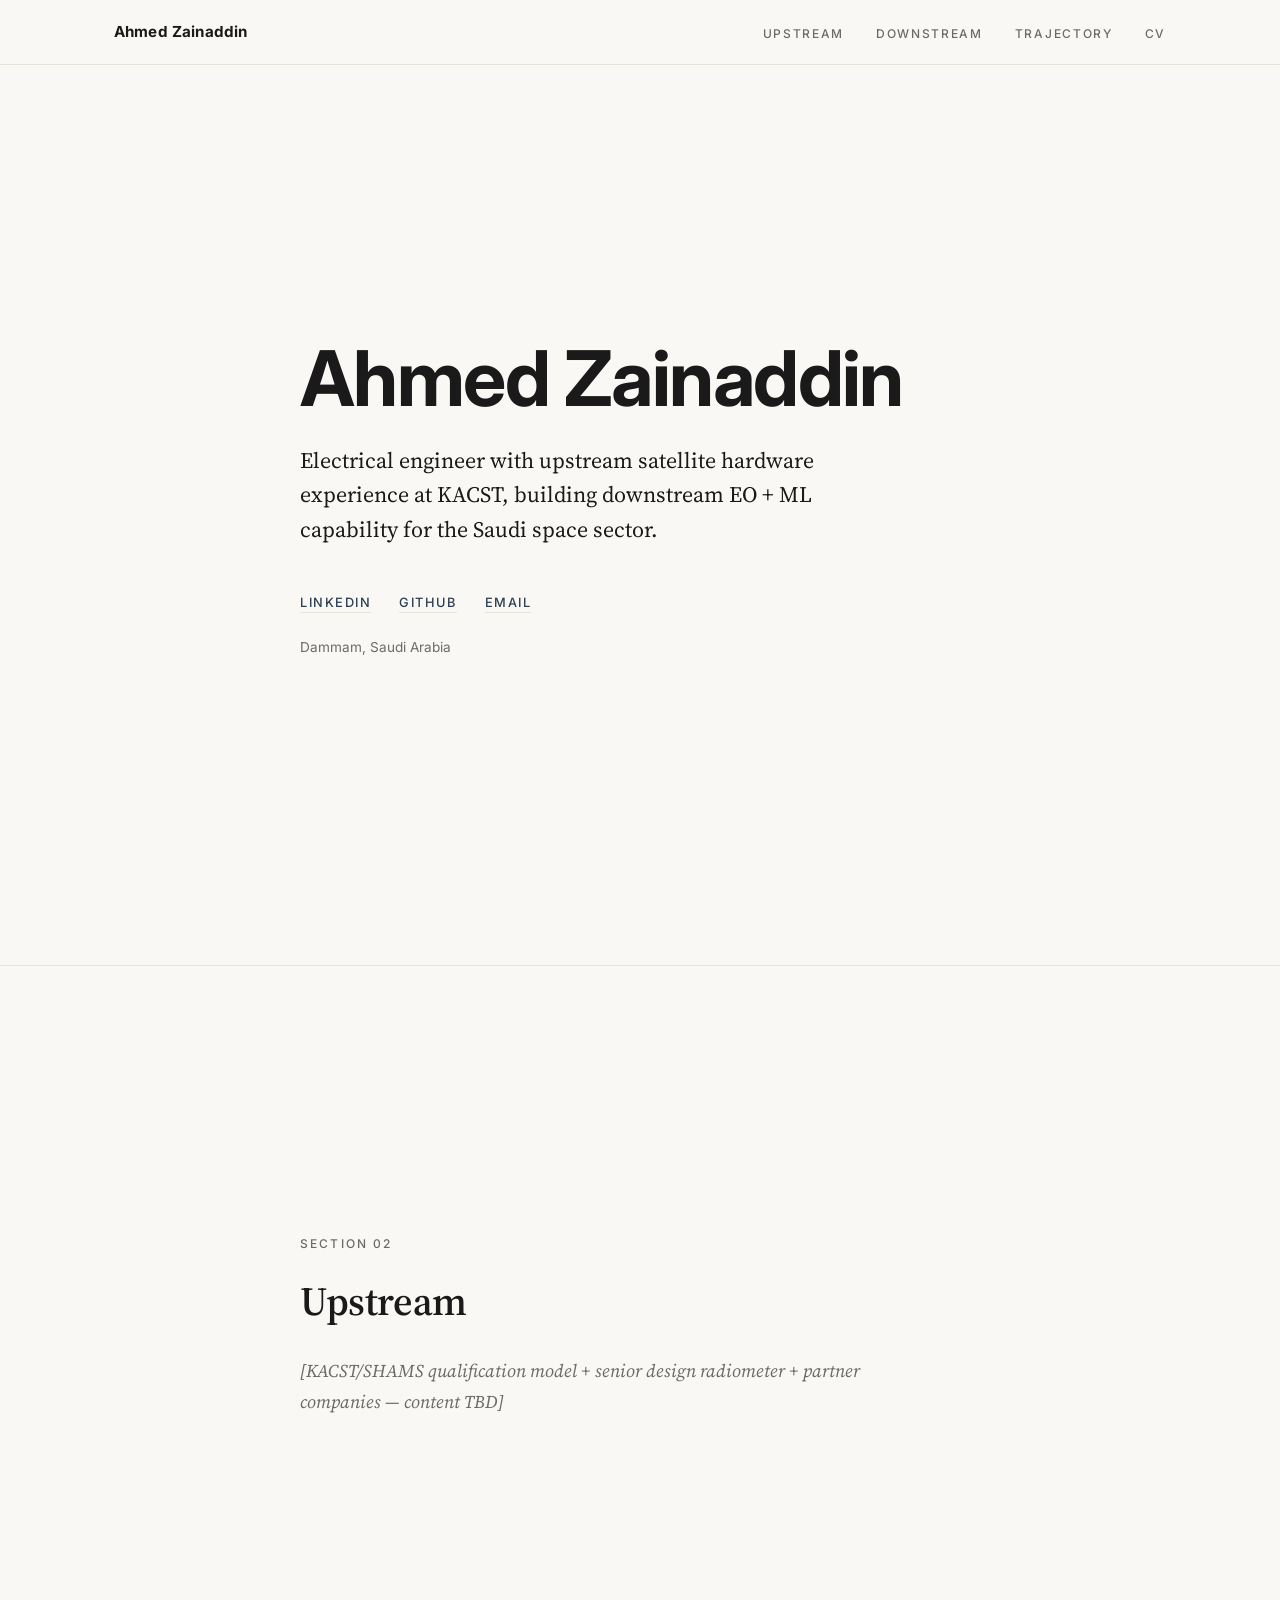
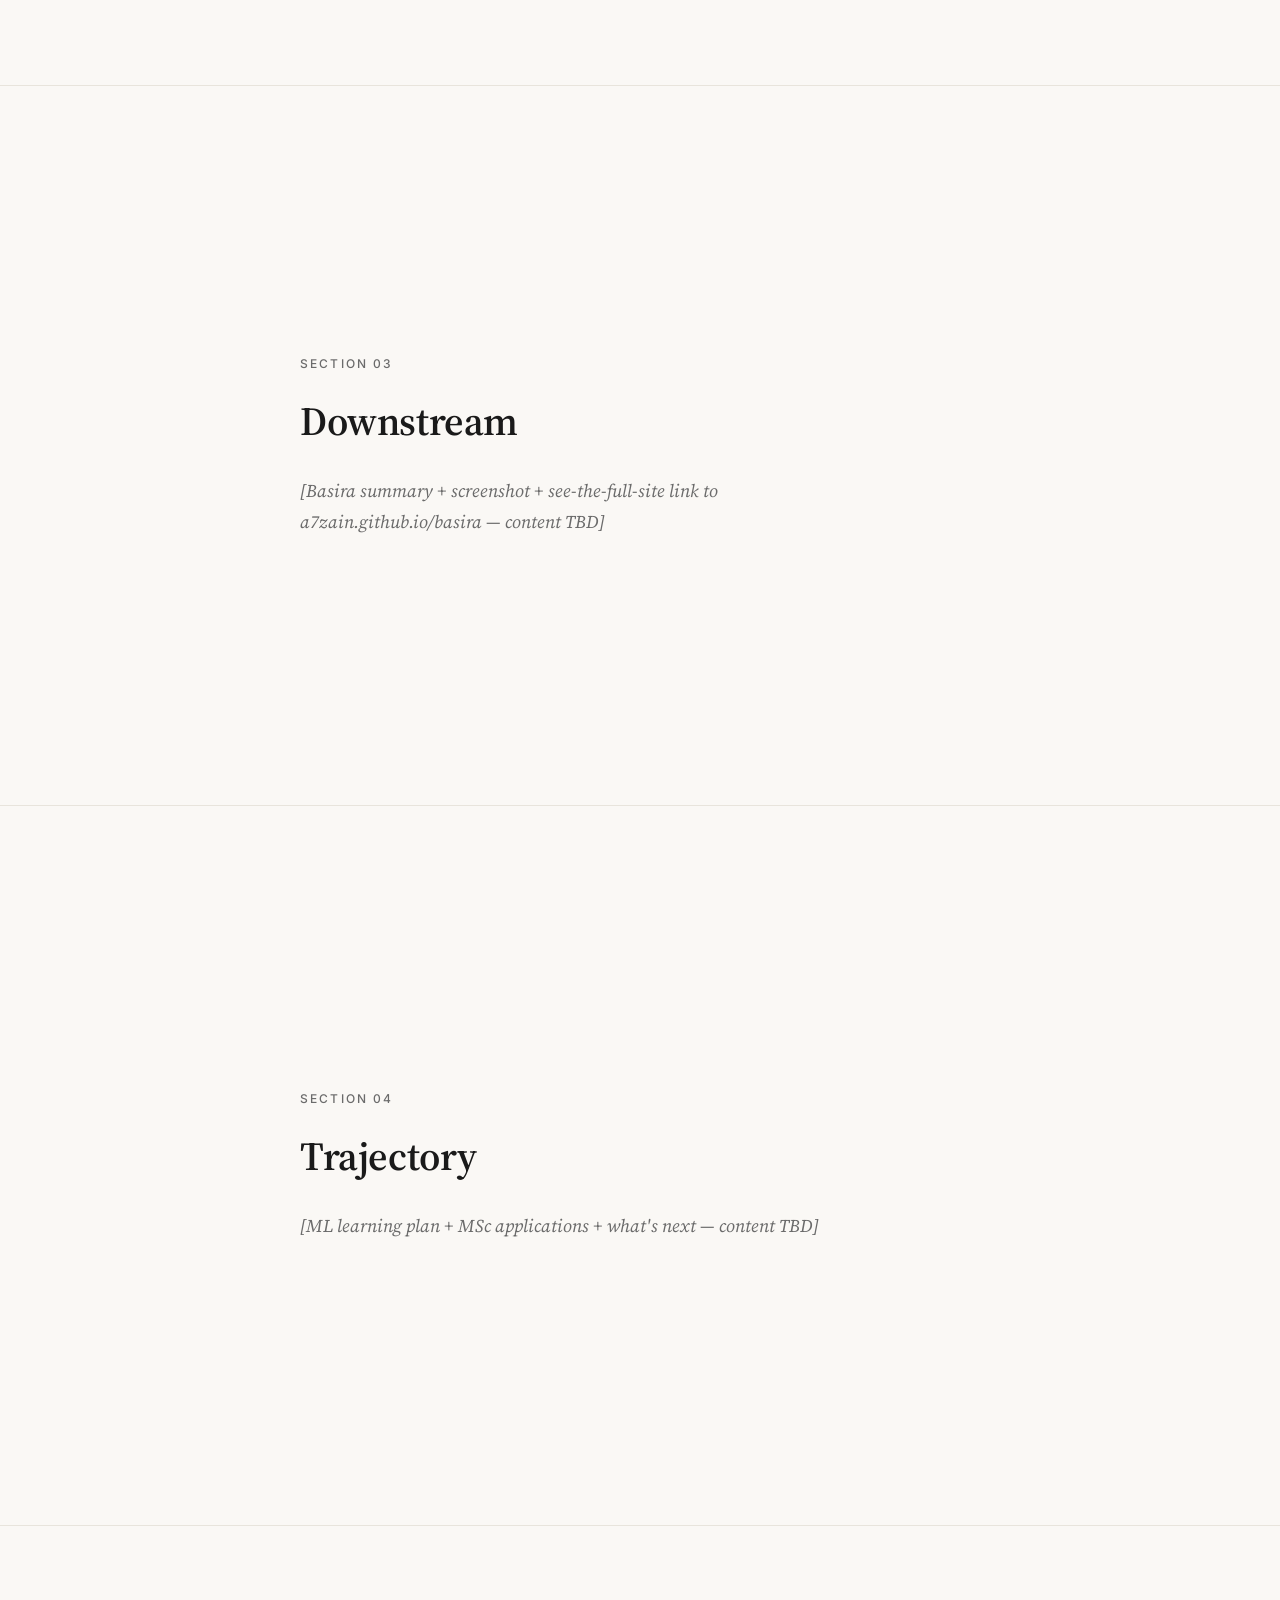
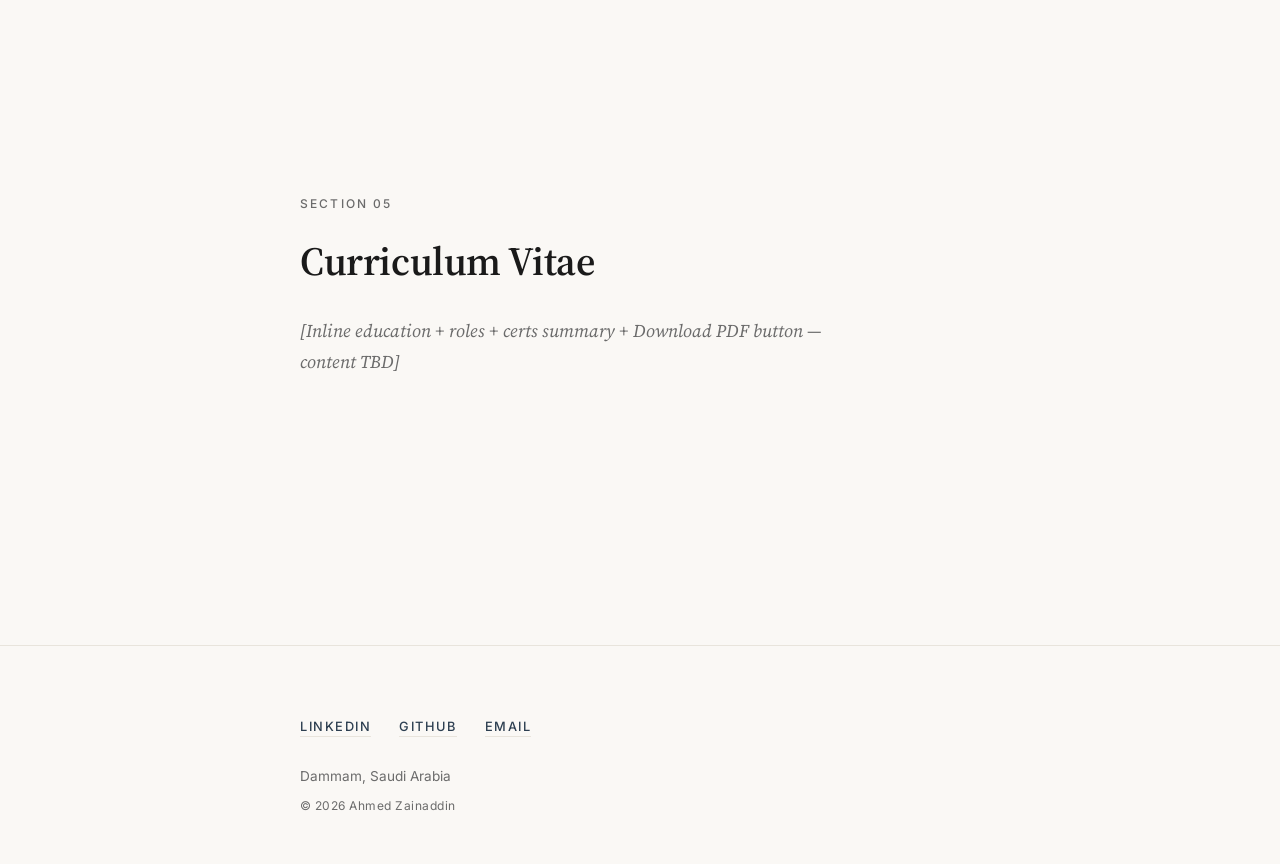
==== index.html @ 515f4b24 "init: portfolio v1 skeleton (six sections, placeholder content, Source Serif + Inter)" ====
<!DOCTYPE html>
<html lang="en">
<head>
<meta charset="UTF-8">
<meta name="viewport" content="width=device-width, initial-scale=1.0">
<title>Ahmed Zainaddin</title>
<meta name="description" content="Ahmed Zainaddin — electrical engineer with upstream satellite hardware experience at KACST, building downstream EO + ML capability for the Saudi space sector.">
<link rel="preconnect" href="https://fonts.googleapis.com">
<link rel="preconnect" href="https://fonts.gstatic.com" crossorigin>
<link href="https://fonts.googleapis.com/css2?family=Inter:wght@400;500;700&family=Source+Serif+4:wght@400;600&display=swap" rel="stylesheet">
<link rel="stylesheet" href="styles.css">
</head>
<body>

<nav class="site-nav">
  <div class="nav-inner">
    <a href="#hero" class="nav-brand">Ahmed Zainaddin</a>
    <ul class="nav-links">
      <li><a href="#upstream">Upstream</a></li>
      <li><a href="#downstream">Downstream</a></li>
      <li><a href="#trajectory">Trajectory</a></li>
      <li><a href="#cv">CV</a></li>
    </ul>
  </div>
</nav>

<main>

  <section id="hero" class="hero">
    <div class="hero-inner">
      <h1>Ahmed Zainaddin</h1>
      <p class="tagline">Electrical engineer with upstream satellite hardware experience at KACST, building downstream EO + ML capability for the Saudi space sector.</p>
      <ul class="contact-row">
        <li><a href="#linkedin">LinkedIn</a></li>
        <li><a href="#github">GitHub</a></li>
        <li><a href="mailto:placeholder@example.com">Email</a></li>
      </ul>
      <p class="location">Dammam, Saudi Arabia</p>
    </div>
  </section>

  <section id="upstream" class="section">
    <div class="section-inner">
      <p class="section-label">Section 02</p>
      <h2>Upstream</h2>
      <p class="placeholder"><em>[KACST/SHAMS qualification model + senior design radiometer + partner companies — content TBD]</em></p>
    </div>
  </section>

  <section id="downstream" class="section">
    <div class="section-inner">
      <p class="section-label">Section 03</p>
      <h2>Downstream</h2>
      <p class="placeholder"><em>[Basira summary + screenshot + see-the-full-site link to a7zain.github.io/basira — content TBD]</em></p>
    </div>
  </section>

  <section id="trajectory" class="section">
    <div class="section-inner">
      <p class="section-label">Section 04</p>
      <h2>Trajectory</h2>
      <p class="placeholder"><em>[ML learning plan + MSc applications + what's next — content TBD]</em></p>
    </div>
  </section>

  <section id="cv" class="section">
    <div class="section-inner">
      <p class="section-label">Section 05</p>
      <h2>Curriculum Vitae</h2>
      <p class="placeholder"><em>[Inline education + roles + certs summary + Download PDF button — content TBD]</em></p>
    </div>
  </section>

</main>

<footer class="site-footer">
  <div class="footer-inner">
    <ul class="contact-row">
      <li><a href="#linkedin">LinkedIn</a></li>
      <li><a href="#github">GitHub</a></li>
      <li><a href="mailto:placeholder@example.com">Email</a></li>
    </ul>
    <p class="footer-location">Dammam, Saudi Arabia</p>
    <p class="footer-fineprint">&copy; 2026 Ahmed Zainaddin</p>
  </div>
</footer>

</body>
</html>
---- styles.css ----
:root {
  --bg: #FAF8F5;
  --text: #1A1A1A;
  --muted: #6B6B6B;
  --accent: #2C3E50;
  --rule: #E8E4DC;

  --serif: "Source Serif 4", Georgia, serif;
  --sans: "Inter", -apple-system, BlinkMacSystemFont, "Segoe UI", sans-serif;

  --reading-width: 680px;
  --nav-height: 64px;
}

* {
  box-sizing: border-box;
}

html {
  scroll-behavior: smooth;
}

body {
  margin: 0;
  background: var(--bg);
  color: var(--text);
  font-family: var(--serif);
  font-size: 1.125rem;
  line-height: 1.7;
  -webkit-font-smoothing: antialiased;
  -moz-osx-font-smoothing: grayscale;
}

a {
  color: var(--accent);
  text-decoration: none;
  border-bottom: 1px solid transparent;
  transition: border-color 120ms ease;
}

a:hover {
  border-bottom-color: var(--accent);
}

/* ---------- Sticky nav ---------- */

.site-nav {
  position: sticky;
  top: 0;
  z-index: 100;
  background: rgba(250, 248, 245, 0.85);
  backdrop-filter: saturate(180%) blur(16px);
  -webkit-backdrop-filter: saturate(180%) blur(16px);
  border-bottom: 1px solid var(--rule);
}

.nav-inner {
  max-width: 1100px;
  margin: 0 auto;
  padding: 0 1.5rem;
  height: var(--nav-height);
  display: flex;
  align-items: center;
  justify-content: space-between;
}

.nav-brand {
  font-family: var(--sans);
  font-weight: 700;
  font-size: 0.95rem;
  letter-spacing: 0.01em;
  color: var(--text);
  border-bottom: none;
  white-space: nowrap;
}

.nav-links {
  list-style: none;
  margin: 0;
  padding: 0;
  display: flex;
  gap: 2rem;
}

.nav-links a {
  font-family: var(--sans);
  font-weight: 500;
  font-size: 0.75rem;
  letter-spacing: 0.14em;
  text-transform: uppercase;
  color: var(--muted);
  border-bottom: none;
}

.nav-links a:hover {
  color: var(--text);
}

/* ---------- Hero ---------- */

.hero {
  min-height: 100vh;
  display: flex;
  align-items: center;
  padding: 4rem 1.5rem 6rem;
}

.hero-inner {
  max-width: var(--reading-width);
  margin: 0 auto;
  width: 100%;
}

.hero h1 {
  font-family: var(--sans);
  font-weight: 700;
  font-size: clamp(3rem, 6vw, 5rem);
  line-height: 1.05;
  letter-spacing: -0.02em;
  margin: 0 0 1.5rem;
  color: var(--text);
}

.tagline {
  font-family: var(--serif);
  font-weight: 400;
  font-size: 1.375rem;
  line-height: 1.55;
  color: var(--text);
  max-width: 36rem;
  margin: 0 0 2.5rem;
}

.contact-row {
  list-style: none;
  margin: 0 0 1.25rem;
  padding: 0;
  display: flex;
  flex-wrap: wrap;
  gap: 1.75rem;
}

.contact-row a {
  font-family: var(--sans);
  font-weight: 500;
  font-size: 0.8rem;
  letter-spacing: 0.12em;
  text-transform: uppercase;
  color: var(--accent);
  border-bottom: 1px solid var(--rule);
  padding-bottom: 2px;
}

.contact-row a:hover {
  border-bottom-color: var(--accent);
}

.location {
  font-family: var(--sans);
  font-weight: 400;
  font-size: 0.85rem;
  color: var(--muted);
  margin: 0;
}

/* ---------- Sections ---------- */

.section {
  min-height: 80vh;
  display: flex;
  align-items: center;
  padding: 6rem 1.5rem;
  border-top: 1px solid var(--rule);
}

.section-inner {
  max-width: var(--reading-width);
  margin: 0 auto;
  width: 100%;
}

.section-label {
  font-family: var(--sans);
  font-weight: 500;
  font-size: 0.75rem;
  letter-spacing: 0.18em;
  text-transform: uppercase;
  color: var(--muted);
  margin: 0 0 1.5rem;
}

.section h2 {
  font-family: var(--serif);
  font-weight: 600;
  font-size: 2.5rem;
  line-height: 1.15;
  letter-spacing: -0.01em;
  margin: 0 0 2rem;
  color: var(--text);
}

.placeholder {
  color: var(--muted);
  margin: 0;
  max-width: 36rem;
}

/* ---------- Footer ---------- */

.site-footer {
  border-top: 1px solid var(--rule);
  padding: 4rem 1.5rem 3rem;
}

.footer-inner {
  max-width: var(--reading-width);
  margin: 0 auto;
}

.footer-inner .contact-row {
  margin-bottom: 1.5rem;
}

.footer-location {
  font-family: var(--sans);
  font-size: 0.85rem;
  color: var(--muted);
  margin: 0 0 0.5rem;
}

.footer-fineprint {
  font-family: var(--sans);
  font-size: 0.75rem;
  color: var(--muted);
  letter-spacing: 0.04em;
  margin: 0;
}

/* ---------- Mobile ---------- */

@media (max-width: 720px) {
  body {
    font-size: 1.0625rem;
  }

  .nav-inner {
    padding: 0 1rem;
    justify-content: center;
  }

  .nav-brand {
    display: none;
  }

  .nav-links {
    gap: 1.25rem;
  }

  .nav-links a {
    font-size: 0.7rem;
    letter-spacing: 0.1em;
  }

  .hero {
    padding: 3rem 1.25rem 4rem;
    min-height: calc(100vh - var(--nav-height));
  }

  .tagline {
    font-size: 1.2rem;
  }

  .section {
    padding: 4rem 1.25rem;
    min-height: auto;
  }

  .section h2 {
    font-size: 2rem;
  }

  .contact-row {
    gap: 1.25rem;
  }
}

@media (max-width: 380px) {
  .nav-links {
    gap: 0.9rem;
  }

  .nav-links a {
    font-size: 0.65rem;
    letter-spacing: 0.08em;
  }
}
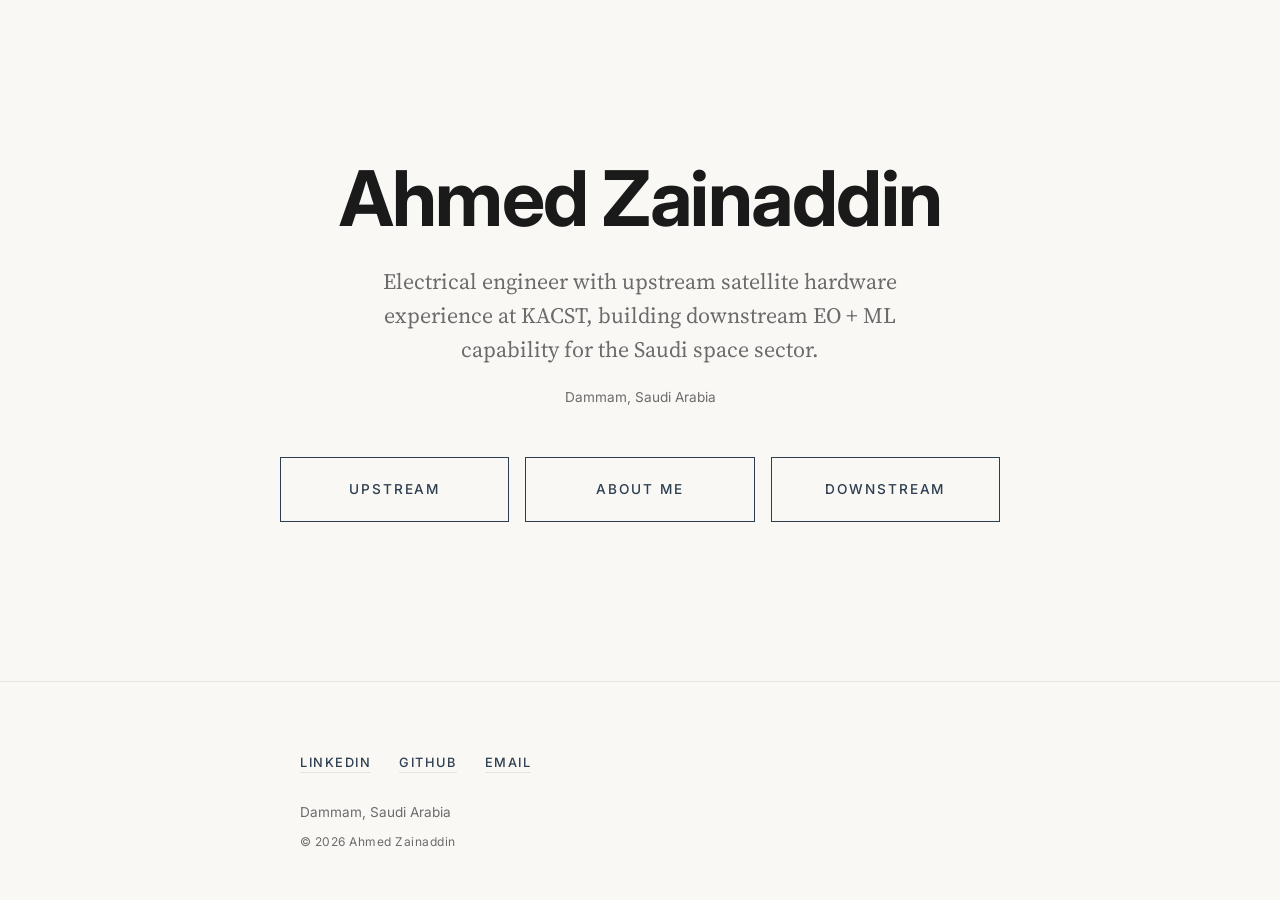
==== commit 42ef8a1b: "refactor: multi-page architecture — landing with three buttons, section pages" ====
--- a/index.html
+++ b/index.html
@@ -10,67 +10,20 @@
 <link href="https://fonts.googleapis.com/css2?family=Inter:wght@400;500;700&family=Source+Serif+4:wght@400;600&display=swap" rel="stylesheet">
 <link rel="stylesheet" href="styles.css">
 </head>
-<body>
+<body class="landing-body">
 
-<nav class="site-nav">
-  <div class="nav-inner">
-    <a href="#hero" class="nav-brand">Ahmed Zainaddin</a>
-    <ul class="nav-links">
-      <li><a href="#upstream">Upstream</a></li>
-      <li><a href="#downstream">Downstream</a></li>
-      <li><a href="#trajectory">Trajectory</a></li>
-      <li><a href="#cv">CV</a></li>
-    </ul>
-  </div>
-</nav>
+<main class="landing">
+  <section class="landing-hero">
+    <h1>Ahmed Zainaddin</h1>
+    <p class="tagline">Electrical engineer with upstream satellite hardware experience at KACST, building downstream EO + ML capability for the Saudi space sector.</p>
+    <p class="location">Dammam, Saudi Arabia</p>
 
-<main>
-
-  <section id="hero" class="hero">
-    <div class="hero-inner">
-      <h1>Ahmed Zainaddin</h1>
-      <p class="tagline">Electrical engineer with upstream satellite hardware experience at KACST, building downstream EO + ML capability for the Saudi space sector.</p>
-      <ul class="contact-row">
-        <li><a href="#linkedin">LinkedIn</a></li>
-        <li><a href="#github">GitHub</a></li>
-        <li><a href="mailto:placeholder@example.com">Email</a></li>
-      </ul>
-      <p class="location">Dammam, Saudi Arabia</p>
-    </div>
+    <nav class="landing-buttons" aria-label="Primary">
+      <a class="landing-button" href="/upstream/">Upstream</a>
+      <a class="landing-button" href="/about/">About Me</a>
+      <a class="landing-button" href="/downstream/">Downstream</a>
+    </nav>
   </section>
-
-  <section id="upstream" class="section">
-    <div class="section-inner">
-      <p class="section-label">Section 02</p>
-      <h2>Upstream</h2>
-      <p class="placeholder"><em>[KACST/SHAMS qualification model + senior design radiometer + partner companies — content TBD]</em></p>
-    </div>
-  </section>
-
-  <section id="downstream" class="section">
-    <div class="section-inner">
-      <p class="section-label">Section 03</p>
-      <h2>Downstream</h2>
-      <p class="placeholder"><em>[Basira summary + screenshot + see-the-full-site link to a7zain.github.io/basira — content TBD]</em></p>
-    </div>
-  </section>
-
-  <section id="trajectory" class="section">
-    <div class="section-inner">
-      <p class="section-label">Section 04</p>
-      <h2>Trajectory</h2>
-      <p class="placeholder"><em>[ML learning plan + MSc applications + what's next — content TBD]</em></p>
-    </div>
-  </section>
-
-  <section id="cv" class="section">
-    <div class="section-inner">
-      <p class="section-label">Section 05</p>
-      <h2>Curriculum Vitae</h2>
-      <p class="placeholder"><em>[Inline education + roles + certs summary + Download PDF button — content TBD]</em></p>
-    </div>
-  </section>
-
 </main>
 
 <footer class="site-footer">
--- a/styles.css
+++ b/styles.css
@@ -29,6 +29,13 @@
   line-height: 1.7;
   -webkit-font-smoothing: antialiased;
   -moz-osx-font-smoothing: grayscale;
+}
+
+/* Landing layout: hero centered in viewport, footer pinned at end. */
+.landing-body {
+  min-height: 100vh;
+  display: flex;
+  flex-direction: column;
 }
 
 a {
@@ -96,6 +103,16 @@
   color: var(--text);
 }
 
+.nav-links a[aria-current="page"] {
+  color: var(--accent);
+  border-bottom: 2px solid var(--accent);
+  padding-bottom: 4px;
+}
+
+.nav-links a[aria-current="page"]:hover {
+  color: var(--accent);
+}
+
 /* ---------- Hero ---------- */
 
 .hero {
@@ -163,6 +180,79 @@
   margin: 0;
 }
 
+/* ---------- Landing page (centered hero + three buttons) ---------- */
+
+.landing {
+  flex: 1;
+  display: flex;
+  align-items: center;
+  justify-content: center;
+  padding: 4rem 1.5rem;
+}
+
+.landing-hero {
+  max-width: 760px;
+  width: 100%;
+  text-align: center;
+}
+
+.landing-hero h1 {
+  font-family: var(--sans);
+  font-weight: 700;
+  font-size: clamp(3rem, 6vw, 5rem);
+  line-height: 1.05;
+  letter-spacing: -0.02em;
+  margin: 0 0 1.5rem;
+  color: var(--text);
+}
+
+.landing-hero .tagline {
+  font-family: var(--serif);
+  font-weight: 400;
+  font-size: 1.375rem;
+  line-height: 1.55;
+  color: var(--muted);
+  max-width: 36rem;
+  margin: 0 auto 1.25rem;
+}
+
+.landing-hero .location {
+  font-family: var(--sans);
+  font-weight: 400;
+  font-size: 0.85rem;
+  color: var(--muted);
+  margin: 0 0 3rem;
+}
+
+.landing-buttons {
+  display: flex;
+  gap: 1rem;
+  margin: 0 auto;
+  max-width: 720px;
+  justify-content: center;
+}
+
+.landing-button {
+  flex: 1;
+  font-family: var(--sans);
+  font-weight: 500;
+  font-size: 0.85rem;
+  letter-spacing: 0.14em;
+  text-transform: uppercase;
+  text-align: center;
+  padding: 1.25rem 2.5rem;
+  border: 1px solid var(--accent);
+  color: var(--accent);
+  background: transparent;
+  transition: background-color 200ms ease, color 200ms ease;
+}
+
+.landing-button:hover {
+  background: var(--accent);
+  color: var(--bg);
+  border-color: var(--accent);
+}
+
 /* ---------- Sections ---------- */
 
 .section {
@@ -189,7 +279,8 @@
   margin: 0 0 1.5rem;
 }
 
-.section h2 {
+.section h2,
+.section-title {
   font-family: var(--serif);
   font-weight: 600;
   font-size: 2.5rem;
@@ -199,6 +290,13 @@
   color: var(--text);
 }
 
+/* Section-as-page: top of a dedicated route. No border-top (sticky nav
+   already has its own bottom rule); slightly less aggressive padding. */
+.section.section--page {
+  border-top: none;
+  padding-top: 5rem;
+}
+
 .placeholder {
   color: var(--muted);
   margin: 0;
@@ -245,20 +343,19 @@
 
   .nav-inner {
     padding: 0 1rem;
-    justify-content: center;
   }
 
   .nav-brand {
-    display: none;
+    font-size: 0.85rem;
   }
 
   .nav-links {
-    gap: 1.25rem;
+    gap: 1rem;
   }
 
   .nav-links a {
     font-size: 0.7rem;
-    letter-spacing: 0.1em;
+    letter-spacing: 0.08em;
   }
 
   .hero {
@@ -270,12 +367,33 @@
     font-size: 1.2rem;
   }
 
+  .landing {
+    padding: 3rem 1.25rem;
+  }
+
+  .landing-hero .tagline {
+    font-size: 1.15rem;
+  }
+
+  .landing-buttons {
+    flex-direction: column;
+    gap: 0.75rem;
+    max-width: 22rem;
+  }
+
+  .landing-button {
+    flex: none;
+    width: 100%;
+    padding: 1rem 1.5rem;
+  }
+
   .section {
     padding: 4rem 1.25rem;
     min-height: auto;
   }
 
-  .section h2 {
+  .section h2,
+  .section-title {
     font-size: 2rem;
   }
 
@@ -284,13 +402,26 @@
   }
 }
 
-@media (max-width: 380px) {
+@media (max-width: 480px) {
+  .nav-inner {
+    padding: 0 0.85rem;
+  }
+
+  .nav-brand {
+    font-size: 0.78rem;
+  }
+
   .nav-links {
-    gap: 0.9rem;
+    gap: 0.7rem;
   }
 
   .nav-links a {
     font-size: 0.65rem;
-    letter-spacing: 0.08em;
-  }
-}
+    letter-spacing: 0.05em;
+  }
+
+  .nav-links a[aria-current="page"] {
+    border-bottom-width: 1px;
+    padding-bottom: 3px;
+  }
+}
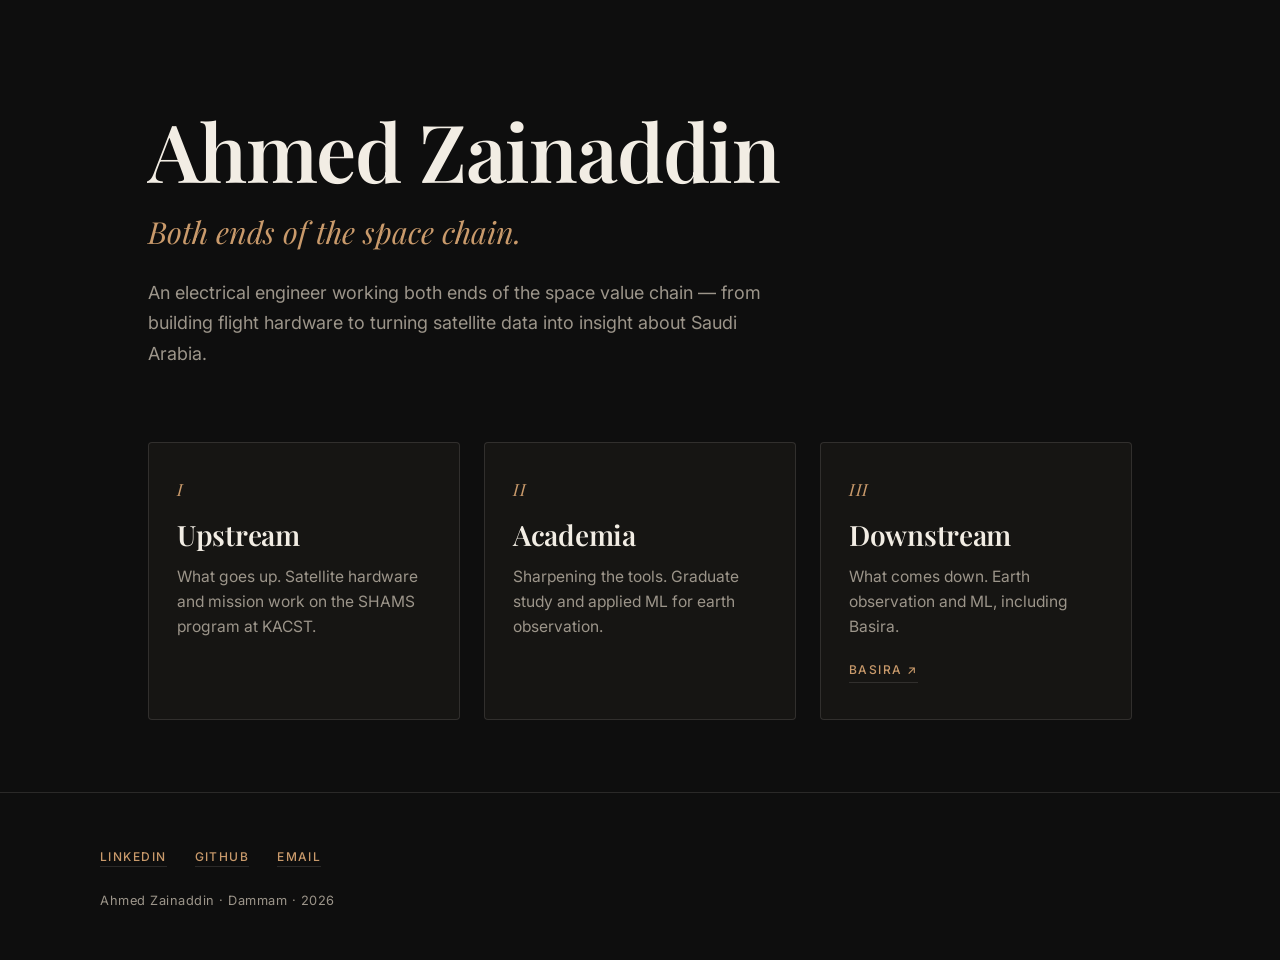
==== commit 46b48600: "site: rebuild root portfolio — dark/cinematic landing + three detail pages Replace the prior light-t" ====
--- a/index.html
+++ b/index.html
@@ -4,26 +4,41 @@
 <meta charset="UTF-8">
 <meta name="viewport" content="width=device-width, initial-scale=1.0">
 <title>Ahmed Zainaddin</title>
-<meta name="description" content="Ahmed Zainaddin — electrical engineer with upstream satellite hardware experience at KACST, building downstream EO + ML capability for the Saudi space sector.">
+<meta name="description" content="Ahmed Zainaddin — an electrical engineer working both ends of the space value chain, from building flight hardware to turning satellite data into insight about Saudi Arabia.">
 <link rel="preconnect" href="https://fonts.googleapis.com">
 <link rel="preconnect" href="https://fonts.gstatic.com" crossorigin>
-<link href="https://fonts.googleapis.com/css2?family=Inter:wght@400;500;700&family=Source+Serif+4:wght@400;600&display=swap" rel="stylesheet">
+<link href="https://fonts.googleapis.com/css2?family=Inter:wght@400;500;600;700&family=Playfair+Display:ital,wght@0,400;0,600;1,400;1,600&display=swap" rel="stylesheet">
 <link rel="stylesheet" href="styles.css">
 </head>
 <body class="landing-body">
 
 <main class="landing">
-  <section class="landing-hero">
-    <h1>Ahmed Zainaddin</h1>
-    <p class="tagline">Electrical engineer with upstream satellite hardware experience at KACST, building downstream EO + ML capability for the Saudi space sector.</p>
-    <p class="location">Dammam, Saudi Arabia</p>
+  <section class="hero">
+    <h1 class="hero-name">Ahmed Zainaddin</h1>
+    <p class="hero-tagline">Both ends of the space chain.</p>
+    <p class="hero-lede">An electrical engineer working both ends of the space value chain — from building flight hardware to turning satellite data into insight about Saudi Arabia.</p>
+  </section>
 
-    <nav class="landing-buttons" aria-label="Primary">
-      <a class="landing-button" href="/upstream/">Upstream</a>
-      <a class="landing-button" href="/about/">About Me</a>
-      <a class="landing-button" href="/downstream/">Downstream</a>
-    </nav>
-  </section>
+  <nav class="doors" aria-label="Sections">
+    <article class="door">
+      <span class="door-num">I</span>
+      <h2 class="door-title"><a class="door-link" href="upstream.html">Upstream</a></h2>
+      <p class="door-hook">What goes up. Satellite hardware and mission work on the SHAMS program at KACST.</p>
+    </article>
+
+    <article class="door">
+      <span class="door-num">II</span>
+      <h2 class="door-title"><a class="door-link" href="academia.html">Academia</a></h2>
+      <p class="door-hook">Sharpening the tools. Graduate study and applied ML for earth observation.</p>
+    </article>
+
+    <article class="door">
+      <span class="door-num">III</span>
+      <h2 class="door-title"><a class="door-link" href="downstream.html">Downstream</a></h2>
+      <p class="door-hook">What comes down. Earth observation and ML, including Basira.</p>
+      <a class="door-out" href="https://a7zain.github.io/basira/" target="_blank" rel="noopener">Basira &#8599;</a>
+    </article>
+  </nav>
 </main>
 
 <footer class="site-footer">
@@ -33,8 +48,7 @@
       <li><a href="#github">GitHub</a></li>
       <li><a href="mailto:placeholder@example.com">Email</a></li>
     </ul>
-    <p class="footer-location">Dammam, Saudi Arabia</p>
-    <p class="footer-fineprint">&copy; 2026 Ahmed Zainaddin</p>
+    <p class="footer-line">Ahmed Zainaddin &middot; Dammam &middot; 2026</p>
   </div>
 </footer>
 
--- a/styles.css
+++ b/styles.css
@@ -1,151 +1,369 @@
+/* ============================================================
+   Ahmed Zainaddin — personal site
+   Dark / cinematic. Literary, restrained. Companion to Basira.
+   Vanilla CSS, no build step. GitHub Pages root site.
+   ============================================================ */
+
 :root {
-  --bg: #FAF8F5;
-  --text: #1A1A1A;
-  --muted: #6B6B6B;
-  --accent: #2C3E50;
-  --rule: #E8E4DC;
-
-  --serif: "Source Serif 4", Georgia, serif;
-  --sans: "Inter", -apple-system, BlinkMacSystemFont, "Segoe UI", sans-serif;
-
-  --reading-width: 680px;
+  --bg:          #0E0E0E;   /* near-black */
+  --bg-raised:   #161513;   /* card surface — subtle warm lift */
+  --text:        #F2EDE4;   /* warm off-white */
+  --muted:       #9C958A;   /* warm grey */
+  --accent:      #C99A6B;   /* warm sand */
+  --accent-hi:   #DCB489;   /* sand, hover */
+  --rule:        rgba(242, 237, 228, 0.12);
+  --rule-soft:   rgba(242, 237, 228, 0.06);
+
+  --serif: "Playfair Display", Georgia, "Times New Roman", serif;
+  --sans:  "Inter", -apple-system, BlinkMacSystemFont, "Segoe UI", sans-serif;
+
+  --reading-width: 720px;
+  --content-width: 1080px;
+  --gutter: clamp(1.25rem, 4vw, 3rem);
   --nav-height: 64px;
 }
 
-* {
-  box-sizing: border-box;
-}
+*, *::before, *::after { box-sizing: border-box; }
 
 html {
   scroll-behavior: smooth;
+  -webkit-text-size-adjust: 100%;
 }
 
 body {
   margin: 0;
   background: var(--bg);
   color: var(--text);
-  font-family: var(--serif);
+  font-family: var(--sans);
+  font-size: 1.0625rem;
+  line-height: 1.7;
+  font-weight: 400;
+  -webkit-font-smoothing: antialiased;
+  -moz-osx-font-smoothing: grayscale;
+}
+
+img, video { display: block; max-width: 100%; }
+
+a {
+  color: var(--accent);
+  text-decoration: none;
+  border-bottom: 1px solid transparent;
+  transition: color 160ms ease, border-color 160ms ease;
+}
+a:hover { color: var(--accent-hi); border-bottom-color: var(--accent-hi); }
+
+:focus-visible {
+  outline: 2px solid var(--accent);
+  outline-offset: 3px;
+  border-radius: 2px;
+}
+
+/* ---------- Landing layout: hero + doors centered, footer pinned ---------- */
+
+.landing-body {
+  min-height: 100vh;
+  display: flex;
+  flex-direction: column;
+}
+
+.landing {
+  flex: 1;
+  display: flex;
+  flex-direction: column;
+  justify-content: center;
+  gap: clamp(3rem, 8vh, 6rem);
+  max-width: var(--content-width);
+  width: 100%;
+  margin: 0 auto;
+  padding: clamp(4rem, 12vh, 8rem) var(--gutter) clamp(3rem, 8vh, 5rem);
+}
+
+/* ---------- Hero ---------- */
+
+.hero {
+  max-width: var(--reading-width);
+}
+
+.hero-name {
+  font-family: var(--serif);
+  font-weight: 600;
+  font-size: clamp(2.75rem, 7vw, 5rem);
+  line-height: 1.04;
+  letter-spacing: -0.015em;
+  margin: 0 0 1.25rem;
+  color: var(--text);
+}
+
+.hero-tagline {
+  font-family: var(--serif);
+  font-style: italic;
+  font-weight: 400;
+  font-size: clamp(1.4rem, 3vw, 1.9rem);
+  line-height: 1.4;
+  color: var(--accent);
+  margin: 0 0 1.5rem;
+}
+
+.hero-lede {
+  font-family: var(--sans);
+  font-weight: 400;
   font-size: 1.125rem;
   line-height: 1.7;
-  -webkit-font-smoothing: antialiased;
-  -moz-osx-font-smoothing: grayscale;
-}
-
-/* Landing layout: hero centered in viewport, footer pinned at end. */
-.landing-body {
-  min-height: 100vh;
+  color: var(--muted);
+  max-width: 40rem;
+  margin: 0;
+}
+
+/* ---------- Door cards ---------- */
+
+.doors {
+  display: grid;
+  grid-template-columns: repeat(3, 1fr);
+  gap: 1.5rem;
+}
+
+.door {
+  position: relative;
   display: flex;
   flex-direction: column;
-}
-
-a {
-  color: var(--accent);
-  text-decoration: none;
-  border-bottom: 1px solid transparent;
-  transition: border-color 120ms ease;
-}
-
-a:hover {
-  border-bottom-color: var(--accent);
-}
-
-/* ---------- Sticky nav ---------- */
+  padding: 2rem 1.75rem 2.25rem;
+  background: var(--bg-raised);
+  border: 1px solid var(--rule);
+  border-radius: 4px;
+  transition: border-color 200ms ease, transform 200ms ease, background-color 200ms ease;
+}
+
+.door:hover,
+.door:focus-within {
+  border-color: var(--accent);
+  transform: translateY(-3px);
+  background: #1b1a17;
+}
+
+.door-num {
+  font-family: var(--serif);
+  font-style: italic;
+  font-size: 1.05rem;
+  color: var(--accent);
+  letter-spacing: 0.04em;
+  margin-bottom: 1rem;
+}
+
+.door-title {
+  font-family: var(--serif);
+  font-weight: 600;
+  font-size: 1.75rem;
+  line-height: 1.15;
+  letter-spacing: -0.01em;
+  margin: 0 0 0.85rem;
+  color: var(--text);
+}
+
+/* Stretched link: whole card is clickable, title stays the focusable anchor. */
+.door-link {
+  color: var(--text);
+  border-bottom: none;
+}
+.door-link::after {
+  content: "";
+  position: absolute;
+  inset: 0;
+  border-radius: 4px;
+}
+.door:hover .door-link,
+.door:focus-within .door-link { color: var(--accent-hi); }
+
+.door-hook {
+  font-family: var(--sans);
+  font-size: 0.975rem;
+  line-height: 1.6;
+  color: var(--muted);
+  margin: 0;
+}
+
+/* Secondary link sits above the stretched link. */
+.door-out {
+  position: relative;
+  z-index: 1;
+  align-self: flex-start;
+  margin-top: 1.25rem;
+  font-family: var(--sans);
+  font-size: 0.75rem;
+  font-weight: 500;
+  letter-spacing: 0.12em;
+  text-transform: uppercase;
+  color: var(--accent);
+  border-bottom: 1px solid var(--rule);
+  padding-bottom: 2px;
+}
+.door-out:hover { color: var(--accent-hi); border-bottom-color: var(--accent-hi); }
+
+/* ---------- Detail page: sticky nav ---------- */
 
 .site-nav {
   position: sticky;
   top: 0;
   z-index: 100;
-  background: rgba(250, 248, 245, 0.85);
-  backdrop-filter: saturate(180%) blur(16px);
-  -webkit-backdrop-filter: saturate(180%) blur(16px);
+  background: rgba(14, 14, 14, 0.82);
+  backdrop-filter: saturate(160%) blur(14px);
+  -webkit-backdrop-filter: saturate(160%) blur(14px);
   border-bottom: 1px solid var(--rule);
 }
 
 .nav-inner {
-  max-width: 1100px;
+  max-width: var(--content-width);
   margin: 0 auto;
-  padding: 0 1.5rem;
+  padding: 0 var(--gutter);
   height: var(--nav-height);
   display: flex;
   align-items: center;
   justify-content: space-between;
+  gap: 1.5rem;
 }
 
 .nav-brand {
-  font-family: var(--sans);
-  font-weight: 700;
-  font-size: 0.95rem;
-  letter-spacing: 0.01em;
+  font-family: var(--serif);
+  font-weight: 600;
+  font-size: 1.05rem;
+  letter-spacing: 0.005em;
   color: var(--text);
   border-bottom: none;
   white-space: nowrap;
 }
+.nav-brand:hover { color: var(--accent-hi); }
 
 .nav-links {
   list-style: none;
   margin: 0;
   padding: 0;
   display: flex;
-  gap: 2rem;
+  gap: 1.75rem;
 }
 
 .nav-links a {
   font-family: var(--sans);
   font-weight: 500;
-  font-size: 0.75rem;
+  font-size: 0.72rem;
   letter-spacing: 0.14em;
   text-transform: uppercase;
   color: var(--muted);
   border-bottom: none;
 }
-
-.nav-links a:hover {
-  color: var(--text);
-}
+.nav-links a:hover { color: var(--text); }
 
 .nav-links a[aria-current="page"] {
   color: var(--accent);
   border-bottom: 2px solid var(--accent);
   padding-bottom: 4px;
 }
-
-.nav-links a[aria-current="page"]:hover {
-  color: var(--accent);
-}
-
-/* ---------- Hero ---------- */
-
-.hero {
-  min-height: 100vh;
-  display: flex;
-  align-items: center;
-  padding: 4rem 1.5rem 6rem;
-}
-
-.hero-inner {
+.nav-links a[aria-current="page"]:hover { color: var(--accent-hi); }
+
+/* ---------- Detail page body ---------- */
+
+.page {
   max-width: var(--reading-width);
   margin: 0 auto;
-  width: 100%;
-}
-
-.hero h1 {
-  font-family: var(--sans);
-  font-weight: 700;
-  font-size: clamp(3rem, 6vw, 5rem);
-  line-height: 1.05;
-  letter-spacing: -0.02em;
-  margin: 0 0 1.5rem;
-  color: var(--text);
-}
-
-.tagline {
-  font-family: var(--serif);
-  font-weight: 400;
-  font-size: 1.375rem;
-  line-height: 1.55;
-  color: var(--text);
-  max-width: 36rem;
-  margin: 0 0 2.5rem;
+  padding: clamp(3.5rem, 9vh, 6rem) var(--gutter) clamp(2rem, 6vh, 4rem);
+}
+
+.page-head {
+  margin-bottom: clamp(3rem, 7vh, 5rem);
+  padding-bottom: 2.5rem;
+  border-bottom: 1px solid var(--rule);
+}
+
+.page-marker {
+  font-family: var(--serif);
+  font-style: italic;
+  font-size: 1.1rem;
+  color: var(--accent);
+  letter-spacing: 0.05em;
+  margin: 0 0 1rem;
+}
+
+.page-title {
+  font-family: var(--serif);
+  font-weight: 600;
+  font-size: clamp(2.5rem, 6vw, 3.5rem);
+  line-height: 1.08;
+  letter-spacing: -0.015em;
+  margin: 0 0 1.25rem;
+  color: var(--text);
+}
+
+.page-standfirst {
+  font-family: var(--sans);
+  font-size: 1.15rem;
+  line-height: 1.65;
+  color: var(--muted);
+  max-width: 40rem;
+  margin: 0;
+}
+
+.page-out {
+  margin: 1.75rem 0 0;
+}
+.page-out a {
+  font-family: var(--sans);
+  font-size: 0.78rem;
+  font-weight: 500;
+  letter-spacing: 0.12em;
+  text-transform: uppercase;
+  color: var(--accent);
+  border-bottom: 1px solid var(--rule);
+  padding-bottom: 3px;
+}
+
+/* ---------- Content blocks ---------- */
+
+.block {
+  padding: 2.5rem 0;
+  border-bottom: 1px solid var(--rule-soft);
+}
+.block:last-of-type { border-bottom: none; }
+
+.block-title {
+  font-family: var(--serif);
+  font-weight: 600;
+  font-size: 1.6rem;
+  line-height: 1.2;
+  margin: 0 0 1rem;
+  color: var(--text);
+}
+
+.placeholder {
+  font-family: var(--sans);
+  font-size: 0.95rem;
+  letter-spacing: 0.08em;
+  color: var(--muted);
+  margin: 0;
+  font-style: italic;
+}
+
+.back-link {
+  margin: clamp(2.5rem, 6vh, 4rem) 0 0;
+}
+.back-link a {
+  font-family: var(--sans);
+  font-size: 0.8rem;
+  font-weight: 500;
+  letter-spacing: 0.1em;
+  text-transform: uppercase;
+  color: var(--muted);
+  border-bottom: none;
+}
+.back-link a:hover { color: var(--accent-hi); }
+
+/* ---------- Footer ---------- */
+
+.site-footer {
+  border-top: 1px solid var(--rule);
+  padding: 3rem var(--gutter);
+}
+
+.footer-inner {
+  max-width: var(--content-width);
+  margin: 0 auto;
 }
 
 .contact-row {
@@ -160,268 +378,45 @@
 .contact-row a {
   font-family: var(--sans);
   font-weight: 500;
-  font-size: 0.8rem;
+  font-size: 0.75rem;
   letter-spacing: 0.12em;
   text-transform: uppercase;
   color: var(--accent);
   border-bottom: 1px solid var(--rule);
   padding-bottom: 2px;
 }
-
-.contact-row a:hover {
-  border-bottom-color: var(--accent);
-}
-
-.location {
-  font-family: var(--sans);
-  font-weight: 400;
-  font-size: 0.85rem;
-  color: var(--muted);
-  margin: 0;
-}
-
-/* ---------- Landing page (centered hero + three buttons) ---------- */
-
-.landing {
-  flex: 1;
-  display: flex;
-  align-items: center;
-  justify-content: center;
-  padding: 4rem 1.5rem;
-}
-
-.landing-hero {
-  max-width: 760px;
-  width: 100%;
-  text-align: center;
-}
-
-.landing-hero h1 {
-  font-family: var(--sans);
-  font-weight: 700;
-  font-size: clamp(3rem, 6vw, 5rem);
-  line-height: 1.05;
-  letter-spacing: -0.02em;
-  margin: 0 0 1.5rem;
-  color: var(--text);
-}
-
-.landing-hero .tagline {
-  font-family: var(--serif);
-  font-weight: 400;
-  font-size: 1.375rem;
-  line-height: 1.55;
-  color: var(--muted);
-  max-width: 36rem;
-  margin: 0 auto 1.25rem;
-}
-
-.landing-hero .location {
-  font-family: var(--sans);
-  font-weight: 400;
-  font-size: 0.85rem;
-  color: var(--muted);
-  margin: 0 0 3rem;
-}
-
-.landing-buttons {
-  display: flex;
-  gap: 1rem;
-  margin: 0 auto;
-  max-width: 720px;
-  justify-content: center;
-}
-
-.landing-button {
-  flex: 1;
-  font-family: var(--sans);
-  font-weight: 500;
-  font-size: 0.85rem;
-  letter-spacing: 0.14em;
-  text-transform: uppercase;
-  text-align: center;
-  padding: 1.25rem 2.5rem;
-  border: 1px solid var(--accent);
-  color: var(--accent);
-  background: transparent;
-  transition: background-color 200ms ease, color 200ms ease;
-}
-
-.landing-button:hover {
-  background: var(--accent);
-  color: var(--bg);
-  border-color: var(--accent);
-}
-
-/* ---------- Sections ---------- */
-
-.section {
-  min-height: 80vh;
-  display: flex;
-  align-items: center;
-  padding: 6rem 1.5rem;
-  border-top: 1px solid var(--rule);
-}
-
-.section-inner {
-  max-width: var(--reading-width);
-  margin: 0 auto;
-  width: 100%;
-}
-
-.section-label {
-  font-family: var(--sans);
-  font-weight: 500;
-  font-size: 0.75rem;
-  letter-spacing: 0.18em;
-  text-transform: uppercase;
-  color: var(--muted);
-  margin: 0 0 1.5rem;
-}
-
-.section h2,
-.section-title {
-  font-family: var(--serif);
-  font-weight: 600;
-  font-size: 2.5rem;
-  line-height: 1.15;
-  letter-spacing: -0.01em;
-  margin: 0 0 2rem;
-  color: var(--text);
-}
-
-/* Section-as-page: top of a dedicated route. No border-top (sticky nav
-   already has its own bottom rule); slightly less aggressive padding. */
-.section.section--page {
-  border-top: none;
-  padding-top: 5rem;
-}
-
-.placeholder {
-  color: var(--muted);
-  margin: 0;
-  max-width: 36rem;
-}
-
-/* ---------- Footer ---------- */
-
-.site-footer {
-  border-top: 1px solid var(--rule);
-  padding: 4rem 1.5rem 3rem;
-}
-
-.footer-inner {
-  max-width: var(--reading-width);
-  margin: 0 auto;
-}
-
-.footer-inner .contact-row {
-  margin-bottom: 1.5rem;
-}
-
-.footer-location {
-  font-family: var(--sans);
-  font-size: 0.85rem;
-  color: var(--muted);
-  margin: 0 0 0.5rem;
-}
-
-.footer-fineprint {
-  font-family: var(--sans);
-  font-size: 0.75rem;
-  color: var(--muted);
+.contact-row a:hover { color: var(--accent-hi); border-bottom-color: var(--accent-hi); }
+
+.footer-line {
+  font-family: var(--sans);
+  font-size: 0.8rem;
   letter-spacing: 0.04em;
+  color: var(--muted);
   margin: 0;
 }
 
 /* ---------- Mobile ---------- */
 
+@media (max-width: 860px) {
+  .doors { grid-template-columns: 1fr; gap: 1rem; }
+  .door { padding: 1.75rem 1.5rem 2rem; }
+}
+
 @media (max-width: 720px) {
-  body {
-    font-size: 1.0625rem;
-  }
-
-  .nav-inner {
-    padding: 0 1rem;
-  }
-
-  .nav-brand {
-    font-size: 0.85rem;
-  }
-
-  .nav-links {
-    gap: 1rem;
-  }
-
-  .nav-links a {
-    font-size: 0.7rem;
-    letter-spacing: 0.08em;
-  }
-
-  .hero {
-    padding: 3rem 1.25rem 4rem;
-    min-height: calc(100vh - var(--nav-height));
-  }
-
-  .tagline {
-    font-size: 1.2rem;
-  }
-
-  .landing {
-    padding: 3rem 1.25rem;
-  }
-
-  .landing-hero .tagline {
-    font-size: 1.15rem;
-  }
-
-  .landing-buttons {
-    flex-direction: column;
-    gap: 0.75rem;
-    max-width: 22rem;
-  }
-
-  .landing-button {
-    flex: none;
-    width: 100%;
-    padding: 1rem 1.5rem;
-  }
-
-  .section {
-    padding: 4rem 1.25rem;
-    min-height: auto;
-  }
-
-  .section h2,
-  .section-title {
-    font-size: 2rem;
-  }
-
-  .contact-row {
-    gap: 1.25rem;
-  }
+  body { font-size: 1rem; }
+
+  .nav-inner { gap: 1rem; }
+  .nav-brand { font-size: 0.95rem; }
+  .nav-links { gap: 1rem; }
+  .nav-links a { font-size: 0.65rem; letter-spacing: 0.08em; }
+
+  .landing { padding-top: clamp(3rem, 9vh, 5rem); }
 }
 
 @media (max-width: 480px) {
-  .nav-inner {
-    padding: 0 0.85rem;
-  }
-
-  .nav-brand {
-    font-size: 0.78rem;
-  }
-
-  .nav-links {
-    gap: 0.7rem;
-  }
-
-  .nav-links a {
-    font-size: 0.65rem;
-    letter-spacing: 0.05em;
-  }
-
-  .nav-links a[aria-current="page"] {
-    border-bottom-width: 1px;
-    padding-bottom: 3px;
-  }
-}
+  .nav-inner { gap: 0.75rem; }
+  .nav-brand { font-size: 0.8rem; }
+  .nav-links { gap: 0.6rem; }
+  .nav-links a { font-size: 0.56rem; letter-spacing: 0.04em; }
+  .nav-links a[aria-current="page"] { border-bottom-width: 1px; padding-bottom: 3px; }
+}
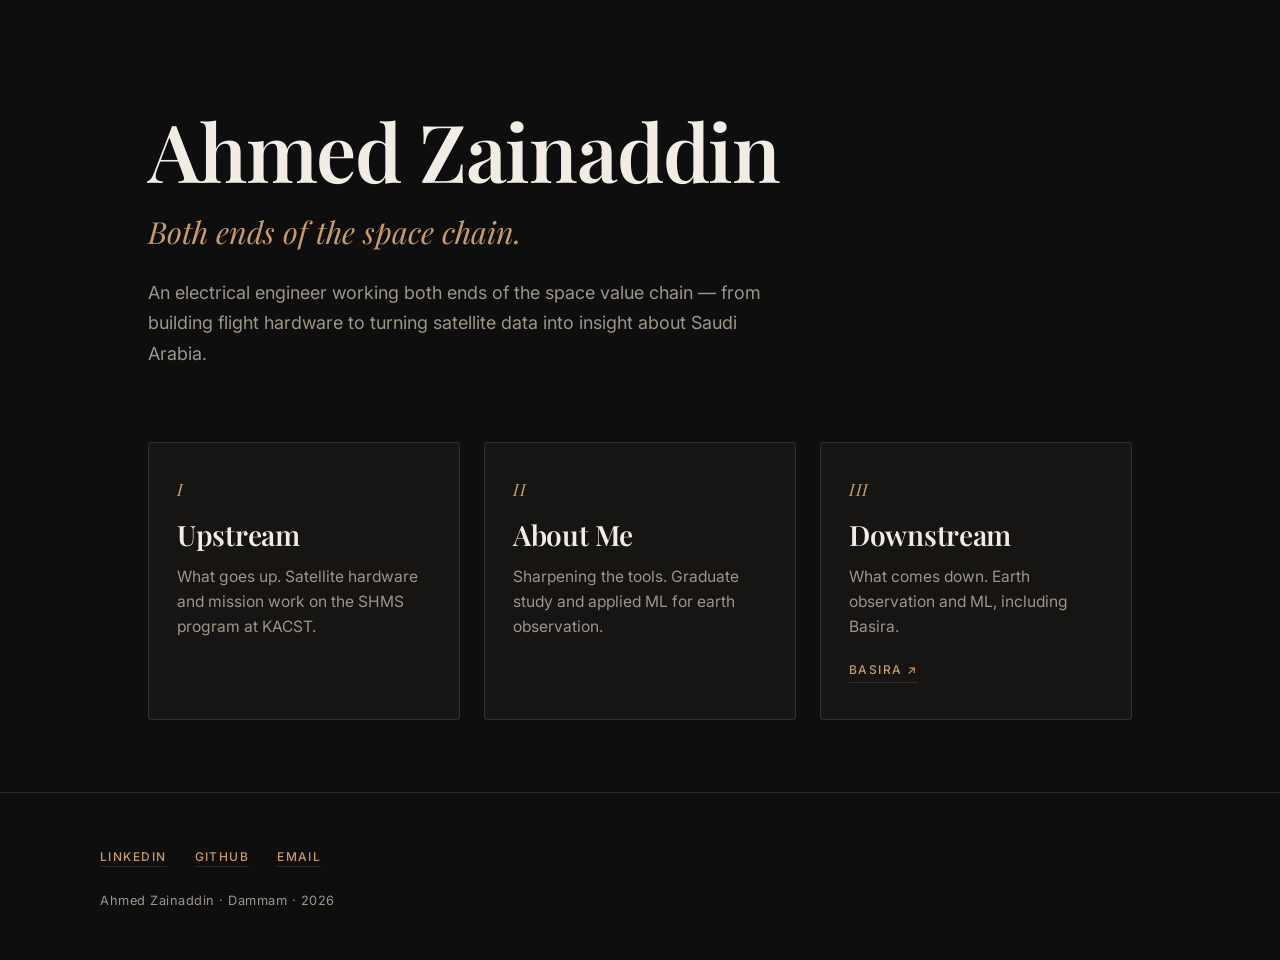
==== commit 91db5262: "About Me (page II): build into academia.html, relabel from Academia Build the always-visible intro +" ====
--- a/index.html
+++ b/index.html
@@ -23,12 +23,12 @@
     <article class="door">
       <span class="door-num">I</span>
       <h2 class="door-title"><a class="door-link" href="upstream.html">Upstream</a></h2>
-      <p class="door-hook">What goes up. Satellite hardware and mission work on the SHAMS program at KACST.</p>
+      <p class="door-hook">What goes up. Satellite hardware and mission work on the SHMS program at KACST.</p>
     </article>
 
     <article class="door">
       <span class="door-num">II</span>
-      <h2 class="door-title"><a class="door-link" href="academia.html">Academia</a></h2>
+      <h2 class="door-title"><a class="door-link" href="academia.html">About Me</a></h2>
       <p class="door-hook">Sharpening the tools. Graduate study and applied ML for earth observation.</p>
     </article>
 
--- a/styles.css
+++ b/styles.css
@@ -11,6 +11,7 @@
   --muted:       #9C958A;   /* warm grey */
   --accent:      #C99A6B;   /* warm sand */
   --accent-hi:   #DCB489;   /* sand, hover */
+  --accent-rgb:  201, 154, 107;  /* --accent in rgb form, for opacity tints */
   --rule:        rgba(242, 237, 228, 0.12);
   --rule-soft:   rgba(242, 237, 228, 0.06);
 
@@ -267,8 +268,8 @@
 }
 
 .page-head {
-  margin-bottom: clamp(3rem, 7vh, 5rem);
-  padding-bottom: 2.5rem;
+  margin-bottom: clamp(1.75rem, 4vh, 3rem);
+  padding-bottom: 1.5rem;
   border-bottom: 1px solid var(--rule);
 }
 
@@ -300,6 +301,27 @@
   margin: 0;
 }
 
+/* Header tagline (serif italic, like the home hero tagline) + dateline. */
+.page-tagline {
+  font-family: var(--serif);
+  font-style: italic;
+  font-weight: 400;
+  font-size: clamp(1.3rem, 2.6vw, 1.7rem);
+  line-height: 1.4;
+  color: var(--accent);
+  margin: 0 0 1.25rem;
+}
+
+.page-meta {
+  font-family: var(--sans);
+  font-size: 0.9rem;
+  line-height: 1.6;
+  letter-spacing: 0.01em;
+  color: var(--muted);
+  max-width: 46rem;
+  margin: 0;
+}
+
 .page-out {
   margin: 1.75rem 0 0;
 }
@@ -317,7 +339,7 @@
 /* ---------- Content blocks ---------- */
 
 .block {
-  padding: 2.5rem 0;
+  padding: 1.5rem 0;
   border-bottom: 1px solid var(--rule-soft);
 }
 .block:last-of-type { border-bottom: none; }
@@ -331,6 +353,59 @@
   color: var(--text);
 }
 
+/* ---------- Long-form prose (pass 2) ---------- */
+.prose {
+  font-family: var(--sans);
+}
+.prose p {
+  margin: 0 0 1.3em;
+  color: var(--text);
+  line-height: 1.78;
+}
+.prose p:last-child { margin-bottom: 0; }
+.prose strong { font-weight: 600; color: var(--text); }
+
+/* Spacing where prose meets a deferred placeholder or a card group. */
+.prose + .pass-ph,
+.prose + .artifacts,
+.pass-ph + .prose { margin-top: 1.5rem; }
+
+/* Emphasized standalone statement, set apart from the surrounding prose. */
+.prose-statement {
+  font-family: var(--serif);
+  font-style: italic;
+  font-weight: 600;
+  font-size: clamp(1.25rem, 2.4vw, 1.5rem);
+  line-height: 1.4;
+  color: var(--accent);
+  margin: 2.25rem 0;
+  padding-left: 1.25rem;
+  border-left: 2px solid var(--rule);
+}
+
+/* ---------- Artifact cards (prose pass 2 · figures pass 4) ---------- */
+.artifacts {
+  display: flex;
+  flex-direction: column;
+  gap: 1.5rem;
+}
+.artifact {
+  background: var(--bg-raised);
+  border: 1px solid var(--rule);
+  border-radius: 4px;
+  padding: clamp(1.5rem, 3vw, 2rem);
+}
+.artifact-q {
+  font-family: var(--serif);
+  font-weight: 600;
+  font-style: italic;
+  font-size: 1.25rem;
+  line-height: 1.3;
+  color: var(--text);
+  margin: 0 0 1.1rem;
+}
+.artifact .pass-ph { margin-top: 1.25rem; }
+
 .placeholder {
   font-family: var(--sans);
   font-size: 0.95rem;
@@ -340,8 +415,46 @@
   font-style: italic;
 }
 
+/* ---------- Pass placeholder ----------
+   Build scaffolding: an obviously-temporary, dashed block naming what
+   fills a section and in which pass. Removed as passes land. Uses only
+   existing tokens — no new fonts or accent colors. */
+.pass-ph {
+  display: flex;
+  flex-wrap: wrap;
+  align-items: center;
+  gap: 0.7rem 0.9rem;
+  margin: 0;
+  padding: 1.25rem 1.5rem;
+  background: var(--bg-raised);
+  border: 1px dashed var(--rule);
+  border-radius: 4px;
+  font-family: var(--sans);
+  font-size: 0.9rem;
+  font-style: italic;
+  line-height: 1.55;
+  color: var(--muted);
+}
+
+.pass-ph::before {
+  content: "Placeholder";
+  flex: none;
+  font-style: normal;
+  font-size: 0.62rem;
+  font-weight: 600;
+  letter-spacing: 0.16em;
+  text-transform: uppercase;
+  color: var(--accent);
+  border: 1px solid var(--rule);
+  border-radius: 999px;
+  padding: 0.25rem 0.65rem;
+}
+
 .back-link {
   margin: clamp(2.5rem, 6vh, 4rem) 0 0;
+}
+.back-link--top {
+  margin: 0 0 2.25rem;
 }
 .back-link a {
   font-family: var(--sans);
@@ -395,6 +508,334 @@
   margin: 0;
 }
 
+/* ============================================================
+   PASS 3 — native HTML/CSS components
+   Depth/emphasis intensity is derived from the existing --accent
+   (via --accent-rgb opacity tints) and neutral tokens. No new
+   colors, no new fonts.
+   ============================================================ */
+
+/* ---------- Lifecycle ribbon ---------- */
+.ribbon {
+  display: grid;
+  grid-template-columns: repeat(6, 1fr);
+  grid-template-rows: auto auto auto; /* phase / depth / tool — shared across all segments */
+  column-gap: 0.5rem;
+  row-gap: 0.55rem;
+  margin-top: 1.5rem;
+}
+.ribbon-seg {
+  display: grid;
+  grid-row: 1 / -1;            /* span all three shared rows */
+  grid-template-rows: subgrid; /* so title, pill, and tool align across every segment */
+  min-width: 0;
+  padding: 1rem 0.9rem 1.1rem;
+  border: 1px solid var(--rule);
+  border-radius: 4px;
+  background: var(--bg-raised);
+}
+.ribbon-phase { align-self: start; }
+.ribbon-phase {
+  font-family: var(--sans);
+  font-weight: 600;
+  font-size: 0.9rem;
+  line-height: 1.25;
+  color: var(--text);
+}
+.ribbon-depth {
+  justify-self: start;
+  align-self: start;
+  font-family: var(--sans);
+  font-size: 0.6rem;
+  font-weight: 600;
+  letter-spacing: 0.13em;
+  text-transform: uppercase;
+  color: var(--muted);
+  border: 1px solid var(--rule);
+  border-radius: 999px;
+  padding: 0.18rem 0.5rem;
+}
+.ribbon-tool {
+  font-family: var(--sans);
+  font-size: 0.78rem;
+  line-height: 1.4;
+  color: var(--muted);
+}
+
+/* Depth of involvement — accent intensity steps down strong → faint → outline. */
+.ribbon-seg--handson {
+  background: rgba(var(--accent-rgb), 0.22);
+  border-color: rgba(var(--accent-rgb), 0.55);
+}
+.ribbon-seg--handson .ribbon-depth {
+  background: var(--accent);
+  border-color: var(--accent);
+  color: var(--bg);
+}
+.ribbon-seg--contributed {
+  background: rgba(var(--accent-rgb), 0.12);
+  border-color: rgba(var(--accent-rgb), 0.32);
+}
+.ribbon-seg--contributed .ribbon-depth {
+  background: rgba(var(--accent-rgb), 0.16);
+  border-color: rgba(var(--accent-rgb), 0.4);
+  color: var(--accent-hi);
+}
+.ribbon-seg--exposure {
+  background: rgba(var(--accent-rgb), 0.05);
+  border-color: var(--rule);
+}
+.ribbon-seg--exposure .ribbon-depth {
+  color: var(--accent);
+  border-color: rgba(var(--accent-rgb), 0.3);
+}
+.ribbon-seg--context {
+  background: transparent;
+  border-style: dashed;
+  border-color: var(--rule);
+}
+.ribbon-seg--context .ribbon-phase { color: var(--muted); }
+
+.ribbon-caption,
+.timeline-caption {
+  font-family: var(--sans);
+  font-size: 0.8rem;
+  font-style: italic;
+  color: var(--muted);
+  margin: 0.9rem 0 0;
+}
+
+/* ---------- Lineage timeline ---------- */
+.timeline {
+  list-style: none;
+  margin: 1.5rem 0 0;
+  padding: 0;
+  display: grid;
+  grid-template-columns: repeat(7, 1fr);
+  gap: 0;
+}
+.timeline-node {
+  position: relative;
+  text-align: center;
+  padding: 1.9rem 0.35rem 0;
+}
+/* connecting line — trailing side (this node → next) */
+.timeline-node::before {
+  content: "";
+  position: absolute;
+  top: 6px;
+  left: 50%;
+  right: -50%;
+  height: 2px;
+  background: var(--rule);
+}
+.timeline-node:last-child::before { display: none; }
+/* SGS1 → SHMS: dashed accent, signalling SHMS extends the record */
+.timeline-node--bridge::before {
+  background: none;
+  border-top: 2px dashed var(--accent);
+  height: 0;
+}
+/* node dot */
+.timeline-node::after {
+  content: "";
+  position: absolute;
+  top: 0;
+  left: 50%;
+  transform: translateX(-50%);
+  width: 14px;
+  height: 14px;
+  border-radius: 50%;
+  background: var(--bg);
+  border: 2px solid var(--muted);
+  z-index: 1;
+}
+.timeline-year {
+  display: block;
+  font-family: var(--serif);
+  font-weight: 600;
+  font-size: 0.95rem;
+  color: var(--text);
+}
+.timeline-name {
+  display: block;
+  margin-top: 0.35rem;
+  font-family: var(--sans);
+  font-weight: 600;
+  font-size: 0.78rem;
+  line-height: 1.25;
+  color: var(--text);
+}
+.timeline-desc {
+  display: block;
+  margin-top: 0.2rem;
+  font-family: var(--sans);
+  font-size: 0.72rem;
+  line-height: 1.35;
+  color: var(--muted);
+}
+/* current / added entry — SHMS */
+.timeline-node--current::after {
+  background: var(--accent);
+  border-color: var(--accent);
+  box-shadow: 0 0 0 4px rgba(var(--accent-rgb), 0.18);
+}
+.timeline-node--current .timeline-year { color: var(--accent); }
+.timeline-node--current .timeline-name { color: var(--accent-hi); }
+
+/* ---------- Competency band ---------- */
+.tagband {
+  list-style: none;
+  margin: 1.25rem 0 0;
+  padding: 0;
+  display: flex;
+  flex-wrap: wrap;
+  gap: 0.6rem;
+}
+.tag {
+  font-family: var(--sans);
+  font-size: 0.78rem;
+  letter-spacing: 0.02em;
+  color: var(--text);
+  background: var(--bg-raised);
+  border: 1px solid var(--rule);
+  border-radius: 999px;
+  padding: 0.4rem 0.85rem;
+  transition: border-color 160ms ease, color 160ms ease;
+}
+.tag:hover {
+  border-color: rgba(var(--accent-rgb), 0.5);
+  color: var(--accent-hi);
+}
+
+/* ---------- Affiliations strip ---------- */
+.affil {
+  list-style: none;
+  margin: 0;
+  padding: 0;
+  display: flex;
+  flex-wrap: wrap;
+  align-items: center;
+  gap: 0.4rem 0;
+  font-family: var(--sans);
+  font-size: 0.85rem;
+  letter-spacing: 0.01em;
+  color: var(--muted);
+}
+.affil li { display: inline-flex; align-items: center; }
+.affil li::after {
+  content: "·";
+  margin: 0 0.7rem;
+  color: var(--muted);
+  opacity: 0.6;
+}
+.affil li:last-child::after { content: none; }
+
+/* Ribbon + timeline reflow on narrow screens (no squashing). */
+@media (max-width: 700px) {
+  .ribbon { grid-template-columns: 1fr; grid-template-rows: none; gap: 0.6rem; }
+  .ribbon-seg { display: flex; flex-direction: column; gap: 0.55rem; grid-row: auto; }
+
+  .timeline { display: block; margin-top: 1.25rem; }
+  .timeline-node {
+    text-align: left;
+    padding: 0 0 1.6rem 1.75rem;
+  }
+  .timeline-node:last-child { padding-bottom: 0; }
+  .timeline-node::after { top: 2px; left: 0; transform: none; }
+  .timeline-node::before {
+    top: 6px;
+    bottom: -1.6rem;
+    left: 6px;
+    right: auto;
+    width: 2px;
+    height: auto;
+    background: var(--rule);
+  }
+  .timeline-node:last-child::before { display: none; }
+  .timeline-node--bridge::before {
+    background: none;
+    border-top: none;
+    border-left: 2px dashed var(--accent);
+    width: 0;
+  }
+}
+
+/* ============================================================
+   PASS 4 — figures, photos, gallery (wired media)
+   Built from existing tokens. The mission-analysis plots are
+   palette-matched and transparent, so they sit on the raised
+   surface; the radiometer O-record is a light instrument plate.
+   ============================================================ */
+
+.figure { margin: 1.5rem 0 0; }
+.figure img {
+  display: block;
+  width: 100%;
+  height: auto;
+  border: 1px solid var(--rule);
+  border-radius: 4px;
+  background: var(--bg-raised);
+}
+.figure--plate img { background: #fff; }
+
+.figure figcaption,
+.photo figcaption,
+.section-hero figcaption,
+.gallery figcaption {
+  font-family: var(--sans);
+  font-size: 0.8rem;
+  font-style: italic;
+  line-height: 1.5;
+  color: var(--muted);
+  margin-top: 0.6rem;
+}
+
+/* Photographs */
+.photo { margin: 1.5rem 0 0; }
+.photo img {
+  display: block;
+  width: 100%;
+  height: auto;
+  border: 1px solid var(--rule);
+  border-radius: 4px;
+}
+
+/* Section hero image (e.g. SHMS) */
+.section-hero { margin: 1.5rem 0 0; }
+.section-hero img {
+  display: block;
+  width: 100%;
+  max-height: 460px;
+  object-fit: cover;
+  border-radius: 4px;
+  border: 1px solid var(--rule);
+}
+
+/* Figures inside artifact cards */
+.artifact .figure { margin-top: 1.25rem; }
+
+/* Photo gallery */
+.gallery {
+  display: grid;
+  grid-template-columns: repeat(2, 1fr);
+  gap: 1rem;
+  margin-top: 1.25rem;
+}
+.gallery figure { margin: 0; }
+.gallery img {
+  display: block;
+  width: 100%;
+  aspect-ratio: 3 / 2;
+  object-fit: cover;
+  border-radius: 4px;
+  border: 1px solid var(--rule);
+}
+
+@media (max-width: 700px) {
+  .gallery { grid-template-columns: 1fr; }
+}
+
 /* ---------- Mobile ---------- */
 
 @media (max-width: 860px) {
@@ -420,3 +861,131 @@
   .nav-links a { font-size: 0.56rem; letter-spacing: 0.04em; }
   .nav-links a[aria-current="page"] { border-bottom-width: 1px; padding-bottom: 3px; }
 }
+
+/* ============================================================
+   SHMS section — two-column sticky-image prototype (pass 4 layout)
+   Contained, viewport-centered breakout capped at --content-width —
+   NOT full-bleed (see commit note). No transform is used in the
+   ancestor chain, so position: sticky on the image keeps working.
+   All rules are scoped to .block--split; no other section changes.
+   ============================================================ */
+.block--split {
+  --split-w: min(var(--content-width), 100vw - 2 * var(--gutter));
+  width: var(--split-w);
+  margin-left: calc(50% - var(--split-w) / 2);
+}
+/* A top-level prose block in a wide split section (the lifecycle intro)
+   keeps a readable measure even though the section spans full width. */
+.block--split > .prose { max-width: 64ch; }
+.block--split .split {
+  display: grid;
+  grid-template-columns: 1.2fr 1fr;
+  column-gap: clamp(1.5rem, 4vw, 3rem);
+  align-items: start;
+}
+/* A second split (or the qualification row) in the same section. */
+.block--split .split ~ .split,
+.block--split .qual-gallery { margin-top: clamp(1.75rem, 4vh, 2.75rem); }
+
+/* Qualification-facilities row (three portrait shots, inside SHMS). */
+.qual-gallery {
+  display: grid;
+  grid-template-columns: repeat(3, 1fr);
+  gap: 1rem;
+}
+.qual-gallery figure { margin: 0; }
+.qual-gallery img {
+  width: 100%;
+  aspect-ratio: 3 / 4;
+  object-fit: cover;
+  border-radius: 4px;
+  border: 1px solid var(--rule);
+}
+.block--split .split__text { grid-column: 1; grid-row: 1; }
+/* The section is wide, but the line length is not: the measure stays
+   readable. The extra width goes to layout and image, never the text. */
+.block--split .split__text .prose,
+.block--split .split__text .prose-statement { max-width: 64ch; }
+.block--split .split__media {
+  grid-column: 2;
+  grid-row: 1;
+  align-self: start;
+  position: sticky;
+  top: calc(var(--nav-height) + 1.5rem);
+  margin: 0;
+}
+.block--split .split__media img {
+  width: 100%;
+  height: clamp(360px, 54vh, 540px);
+  object-fit: cover;
+  border-radius: 4px;
+  border: 1px solid var(--rule);
+}
+
+/* Mobile: collapse to one stacked column (image above text), and
+   disable both the sticky behavior and the horizontal breakout. */
+@media (max-width: 768px) {
+  .block--split {
+    --split-w: auto;
+    width: auto;
+    margin-left: 0;
+  }
+  .block--split .split { display: block; }
+  .block--split .split__media {
+    position: static;
+    grid-column: auto;
+    grid-row: auto;
+    margin: 0 0 1.5rem;
+  }
+  .block--split .split__media img { height: auto; max-height: 70vh; }
+  .block--split .split__text .prose,
+  .block--split .split__text .prose-statement { max-width: none; }
+  .qual-gallery { grid-template-columns: 1fr; }
+}
+
+/* ============================================================
+   Side section navigator — fixed dot-rail to jump between
+   sections. Labels reveal on hover; the active dot tracks the
+   section in view (IntersectionObserver). Hidden below 1200px.
+   ============================================================ */
+.block { scroll-margin-top: calc(var(--nav-height) + 1rem); }
+
+.section-rail {
+  position: fixed;
+  top: 50%;
+  right: clamp(0.5rem, 1.6vw, 1.4rem);
+  transform: translateY(-50%);
+  z-index: 90;
+}
+.section-rail ul {
+  list-style: none; margin: 0; padding: 0;
+  display: flex; flex-direction: column; align-items: flex-end; gap: 0.1rem;
+}
+.section-rail a {
+  display: flex; align-items: center; justify-content: flex-end; gap: 0.55rem;
+  padding: 0.26rem 0; border: none; color: var(--muted);
+}
+.section-rail a:hover { color: var(--accent-hi); }
+.rail-dot {
+  width: 8px; height: 8px; flex: none; border-radius: 50%;
+  border: 1px solid currentColor; background: transparent;
+  transition: background 150ms ease, transform 150ms ease, border-color 150ms ease;
+}
+.rail-name {
+  font-family: var(--sans); font-size: 0.72rem; letter-spacing: 0.04em;
+  white-space: nowrap; color: var(--text);
+  background: var(--bg-raised); border: 1px solid var(--rule-soft);
+  padding: 0.15rem 0.5rem; border-radius: 4px; pointer-events: none;
+  opacity: 0; transform: translateX(8px);
+  transition: opacity 150ms ease, transform 150ms ease;
+}
+.section-rail a:hover .rail-name { opacity: 1; transform: none; }
+.section-rail li.is-active a { color: var(--accent); }
+.section-rail li.is-active .rail-dot {
+  background: var(--accent); border-color: var(--accent); transform: scale(1.3);
+}
+
+@media (max-width: 1200px) { .section-rail { display: none; } }
+@media (prefers-reduced-motion: reduce) {
+  .rail-dot, .rail-name { transition: none; }
+}
